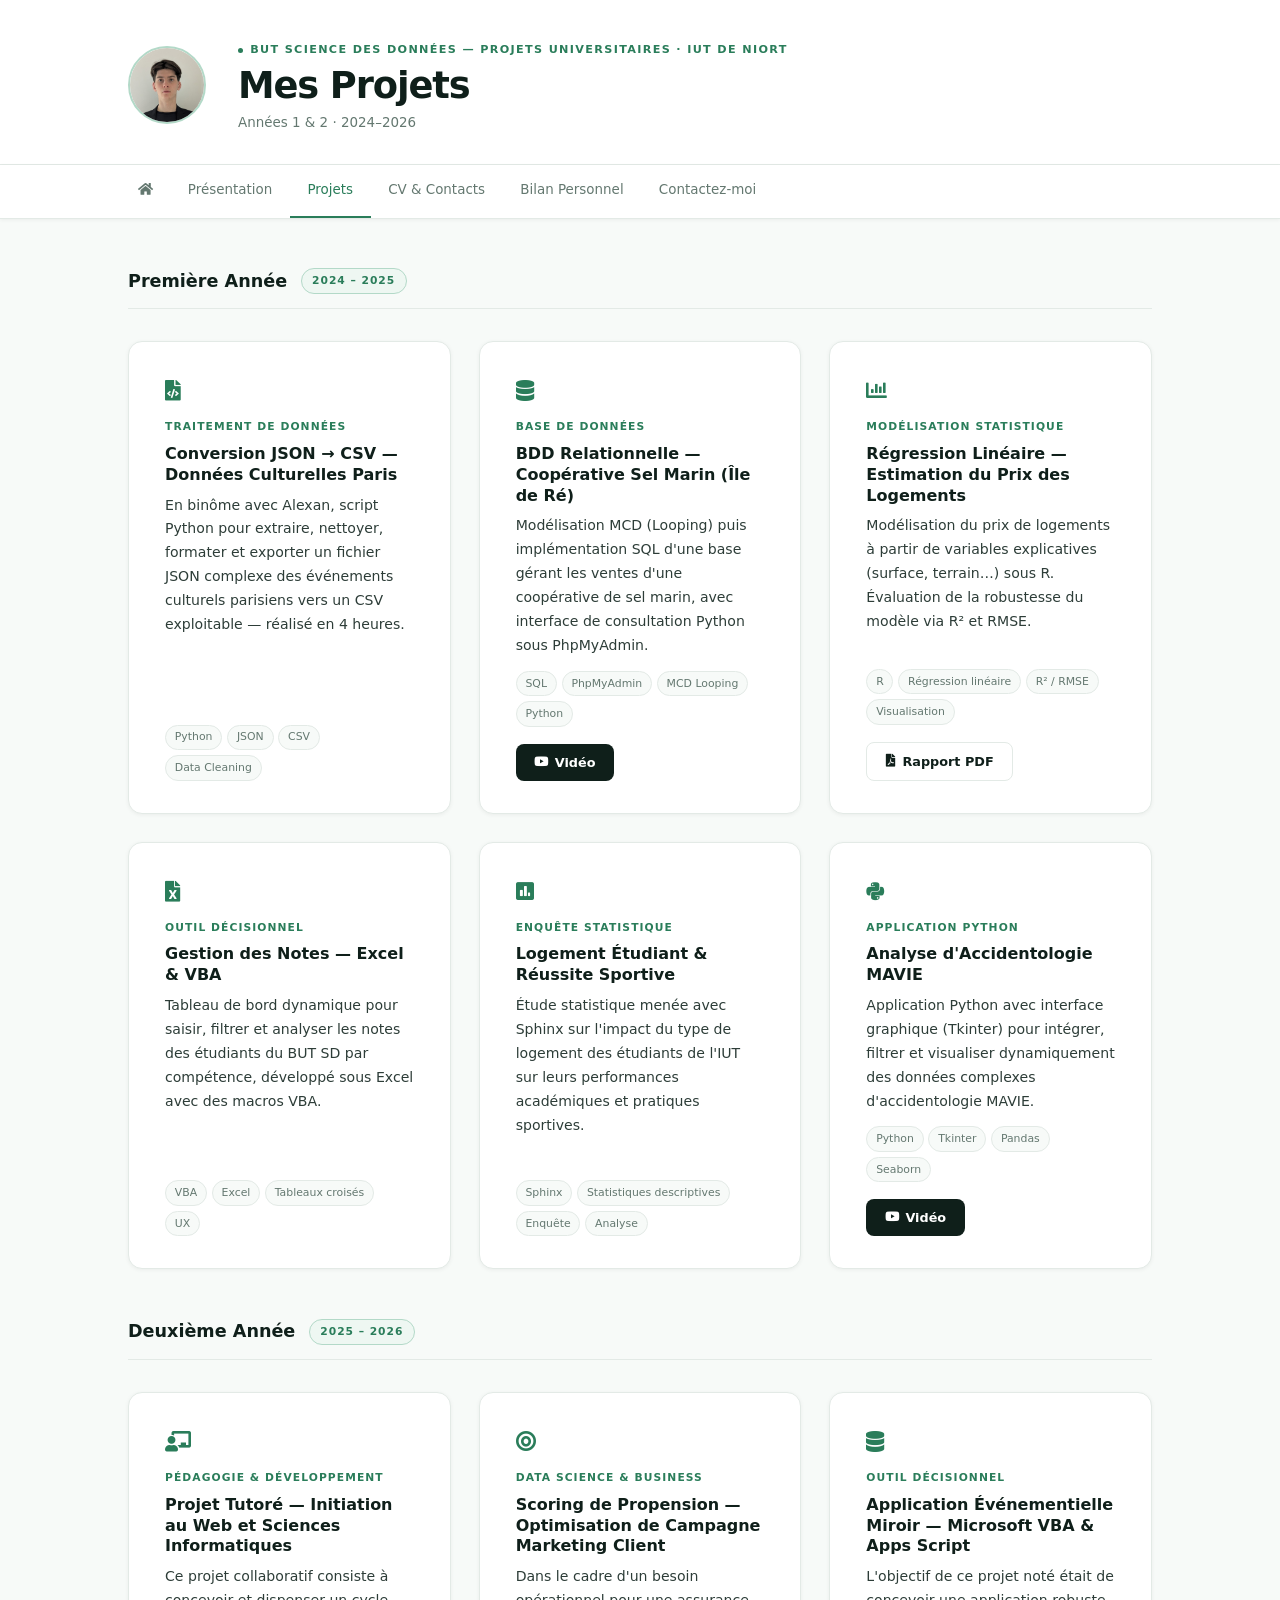
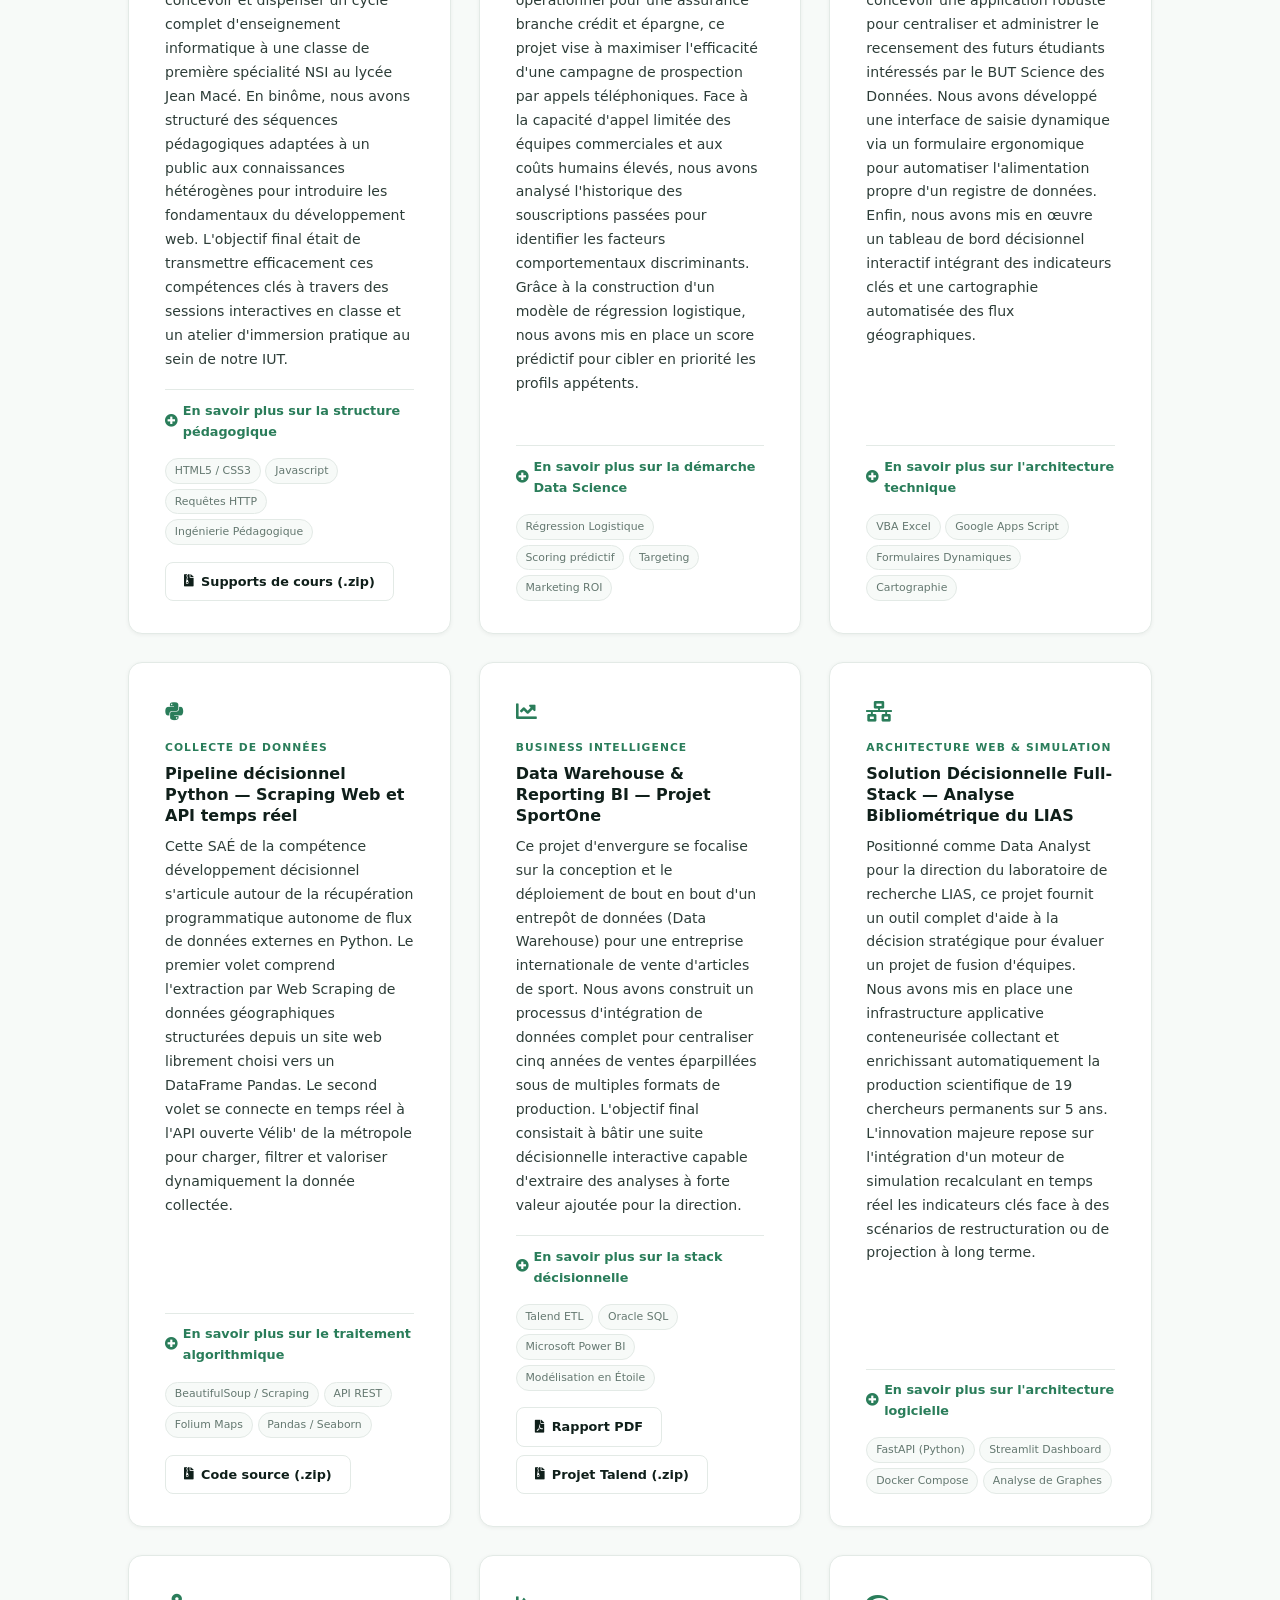
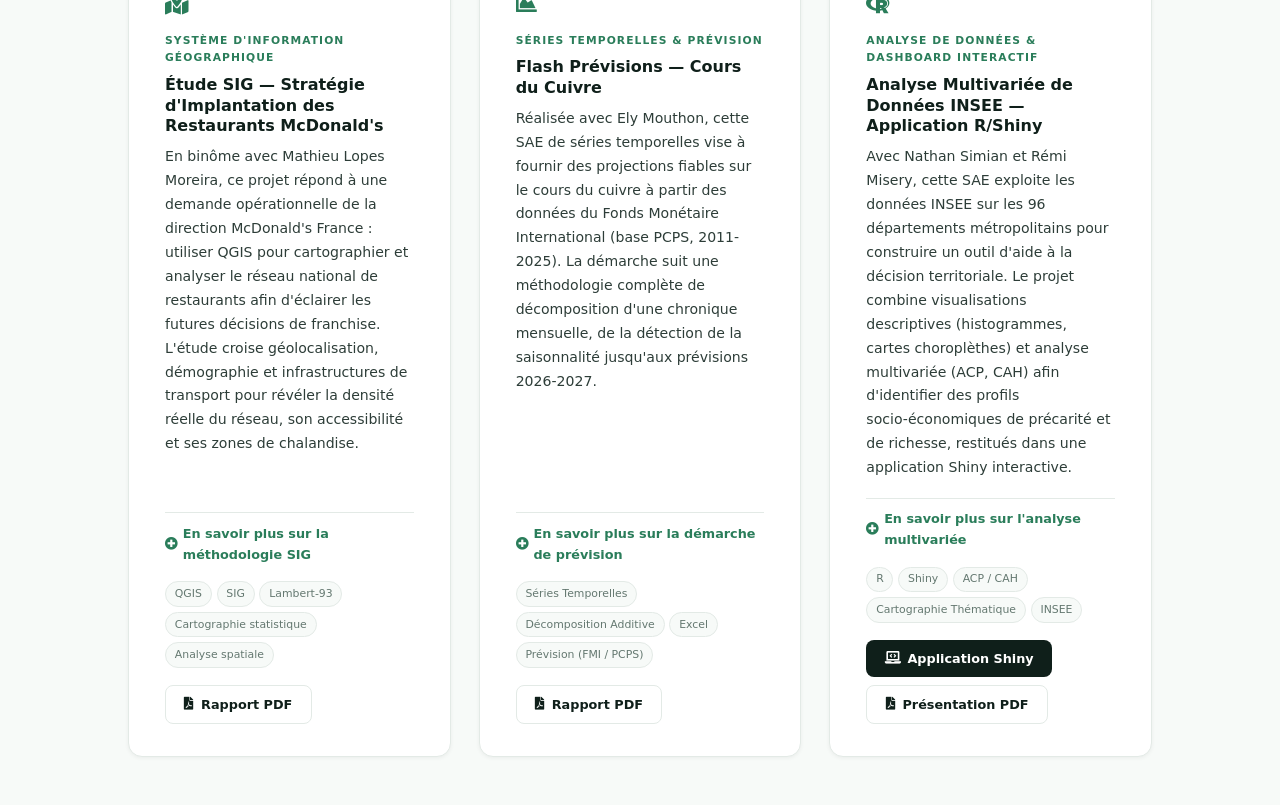
==== projets.html @ 00a4b8f4 "Add files via upload" ====
<!DOCTYPE html>
<html lang="fr">
<head>
  <meta charset="UTF-8">
  <meta name="viewport" content="width=device-width, initial-scale=1.0">
  <title>Projets — Toni Robert</title>
  <link rel="stylesheet" href="style.css">
  <link href="https://cdnjs.cloudflare.com/ajax/libs/font-awesome/5.15.4/css/all.min.css" rel="stylesheet">
</head>
<body>

<header class="site-header">
  <div class="header-inner">
    <img src="PXL_20250316_103242099_MP.jpg" alt="Toni Robert" class="profile-pic">
    <div class="header-copy">
      <div class="header-eyebrow">BUT Science des Données — Projets Universitaires · IUT de Niort</div>
      <h1 class="header-name">Mes Projets</h1>
      <p class="header-sub">Années 1 &amp; 2 · 2024–2026</p>
    </div>
  </div>
</header>

<nav class="site-nav">
  <div class="nav-inner">
    <a href="index.html"><i class="fas fa-home"></i></a>
    <a href="presentation.html">Présentation</a>
    <a href="projets.html" class="active">Projets</a>
    <a href="cv.html">CV &amp; Contacts</a>
    <a href="bilan.html">Bilan Personnel</a>
    <a href="contact.html">Contactez-moi</a>
  </div>
</nav>

<main class="wrap">

  <div class="sh">
    <h2>Première Année</h2>
    <span class="pill">2024 – 2025</span>
  </div>

  <div class="proj-grid">

    <div class="card">
      <div class="card-ico"><i class="fas fa-file-code"></i></div>
      <span class="card-eyebrow">Traitement de données</span>
      <h2>Conversion JSON → CSV — Données Culturelles Paris</h2>
      <p>En binôme avec Alexan, script Python pour extraire, nettoyer, formater et exporter un fichier JSON complexe des événements culturels parisiens vers un CSV exploitable — réalisé en 4 heures.</p>
      <div class="tags">
        <span class="tag">Python</span>
        <span class="tag">JSON</span>
        <span class="tag">CSV</span>
        <span class="tag">Data Cleaning</span>
      </div>
    </div>

    <div class="card">
      <div class="card-ico"><i class="fas fa-database"></i></div>
      <span class="card-eyebrow">Base de données</span>
      <h2>BDD Relationnelle — Coopérative Sel Marin (Île de Ré)</h2>
      <p>Modélisation MCD (Looping) puis implémentation SQL d'une base gérant les ventes d'une coopérative de sel marin, avec interface de consultation Python sous PhpMyAdmin.</p>
      <div class="tags">
        <span class="tag">SQL</span>
        <span class="tag">PhpMyAdmin</span>
        <span class="tag">MCD Looping</span>
        <span class="tag">Python</span>
      </div>
      <div class="card-actions">
        <a href="https://youtu.be/8O6gbRkXAoI" target="_blank" class="btn"><i class="fab fa-youtube"></i> Vidéo</a>
      </div>
    </div>

    <div class="card">
      <div class="card-ico"><i class="fas fa-chart-bar"></i></div>
      <span class="card-eyebrow">Modélisation statistique</span>
      <h2>Régression Linéaire — Estimation du Prix des Logements</h2>
      <p>Modélisation du prix de logements à partir de variables explicatives (surface, terrain…) sous R. Évaluation de la robustesse du modèle via R² et RMSE.</p>
      <div class="tags">
        <span class="tag">R</span>
        <span class="tag">Régression linéaire</span>
        <span class="tag">R² / RMSE</span>
        <span class="tag">Visualisation</span>
      </div>
      <div class="card-actions">
        <a href="Compte rendu Rémi_MISERY et Toni_ROBERT.pdf" target="_blank" class="btn-outline"><i class="fas fa-file-pdf"></i> Rapport PDF</a>
      </div>
    </div>

    <div class="card">
      <div class="card-ico"><i class="fas fa-file-excel"></i></div>
      <span class="card-eyebrow">Outil décisionnel</span>
      <h2>Gestion des Notes — Excel &amp; VBA</h2>
      <p>Tableau de bord dynamique pour saisir, filtrer et analyser les notes des étudiants du BUT SD par compétence, développé sous Excel avec des macros VBA.</p>
      <div class="tags">
        <span class="tag">VBA</span>
        <span class="tag">Excel</span>
        <span class="tag">Tableaux croisés</span>
        <span class="tag">UX</span>
      </div>
    </div>

    <div class="card">
      <div class="card-ico"><i class="fas fa-poll"></i></div>
      <span class="card-eyebrow">Enquête statistique</span>
      <h2>Logement Étudiant &amp; Réussite Sportive</h2>
      <p>Étude statistique menée avec Sphinx sur l'impact du type de logement des étudiants de l'IUT sur leurs performances académiques et pratiques sportives.</p>
      <div class="tags">
        <span class="tag">Sphinx</span>
        <span class="tag">Statistiques descriptives</span>
        <span class="tag">Enquête</span>
        <span class="tag">Analyse</span>
      </div>
    </div>

    <div class="card">
      <div class="card-ico"><i class="fab fa-python"></i></div>
      <span class="card-eyebrow">Application Python</span>
      <h2>Analyse d'Accidentologie MAVIE</h2>
      <p>Application Python avec interface graphique (Tkinter) pour intégrer, filtrer et visualiser dynamiquement des données complexes d'accidentologie MAVIE.</p>
      <div class="tags">
        <span class="tag">Python</span>
        <span class="tag">Tkinter</span>
        <span class="tag">Pandas</span>
        <span class="tag">Seaborn</span>
      </div>
      <div class="card-actions">
        <a href="https://www.youtube.com/watch?v=PS-yfNKGjzw" target="_blank" class="btn"><i class="fab fa-youtube"></i> Vidéo</a>
      </div>
    </div>

  </div>

  <div class="sh">
    <h2>Deuxième Année</h2>
    <span class="pill">2025 – 2026</span>
  </div>

  <div class="proj-grid">

    <div class="card">
      <div class="card-ico"><i class="fas fa-chalkboard-teacher"></i></div>
      <span class="card-eyebrow">Pédagogie &amp; Développement</span>
      <h2>Projet Tutoré — Initiation au Web et Sciences Informatiques</h2>
      <p>Ce projet collaboratif consiste à concevoir et dispenser un cycle complet d'enseignement informatique à une classe de première spécialité NSI au lycée Jean Macé. En binôme, nous avons structuré des séquences pédagogiques adaptées à un public aux connaissances hétérogènes pour introduire les fondamentaux du développement web. L'objectif final était de transmettre efficacement ces compétences clés à travers des sessions interactives en classe et un atelier d'immersion pratique au sein de notre IUT.</p>
      
      <details style="margin-top:0.6rem; border-top:1px solid var(--border); padding-top:0.6rem;">
        <summary style="font-size:0.8rem; font-weight:600; color:var(--green); cursor:pointer; outline:none; display:flex; align-items:center; gap:0.3rem;">
          <i class="fas fa-plus-circle"></i> En savoir plus sur la structure pédagogique
        </summary>
        <div style="margin-top:0.6rem; color:var(--text); font-size:0.85rem; line-height:1.65;">
          <p style="margin-bottom:0.5rem;"><strong>Contenu enseigné :</strong> Le programme s'est concentré sur les interactions homme-machine sur le Web, incluant l'apprentissage syntaxique du HTML, la mise en forme CSS, la programmation algorithmique en Javascript, l'analyse des requêtes HTTP et le traitement des formulaires d'une page web.</p>
          <p style="margin-bottom:0.5rem;"><strong>Volume et organisation :</strong> L'intervention s'est articulée sur 3 semaines de cours intensifs comprenant 3 heures en classe entière ainsi que 3 heures dédiées séparément aux groupes de travaux dirigés A et B. Une session d'approfondissement de 2 à 3 heures a également été animée directement dans les locaux de l'IUT.</p>
          <p><strong>Calendrier global :</strong> Planifié d'octobre à mars, ce projet a couvert les phases de sélection thématique, de développement du matériel pédagogique, de dispense des cours en conditions réelles, et s'est soldé par une soutenance académique en mars.</p>
        </div>
      </details>

      <div class="tags" style="margin-top:0.5rem;">
        <span class="tag">HTML5 / CSS3</span>
        <span class="tag">Javascript</span>
        <span class="tag">Requêtes HTTP</span>
        <span class="tag">Ingénierie Pédagogique</span>
      </div>
      <div class="card-actions">
        <a href="Cours_NSI_Initiation_Web.zip" target="_blank" class="btn-outline"><i class="fas fa-file-archive"></i> Supports de cours (.zip)</a>
      </div>
    </div>

    <div class="card">
      <div class="card-ico"><i class="fas fa-bullseye"></i></div>
      <span class="card-eyebrow">Data Science &amp; Business</span>
      <h2>Scoring de Propension — Optimisation de Campagne Marketing Client</h2>
      <p>Dans le cadre d'un besoin opérationnel pour une assurance branche crédit et épargne, ce projet vise à maximiser l'efficacité d'une campagne de prospection par appels téléphoniques. Face à la capacité d'appel limitée des équipes commerciales et aux coûts humains élevés, nous avons analysé l'historique des souscriptions passées pour identifier les facteurs comportementaux discriminants. Grâce à la construction d'un modèle de régression logistique, nous avons mis en place un score prédictif pour cibler en priorité les profils appétents.</p>
      
      <details style="margin-top:0.6rem; border-top:1px solid var(--border); padding-top:0.6rem;">
        <summary style="font-size:0.8rem; font-weight:600; color:var(--green); cursor:pointer; outline:none; display:flex; align-items:center; gap:0.3rem;">
          <i class="fas fa-plus-circle"></i> En savoir plus sur la démarche Data Science
        </summary>
        <div style="margin-top:0.6rem; color:var(--text); font-size:0.85rem; line-height:1.65;">
          <p style="margin-bottom:0.5rem;"><strong>Données exploitées :</strong> Modélisation réalisée sur une base historique regroupant des indicateurs socio-démographiques, des variables bancaires internes et des indices macro-économiques contextuels.</p>
          <p style="margin-bottom:0.5rem;"><strong>Valeur ajoutée Métier :</strong> L'algorithme répond à la contrainte de saturation des clients en permettant d'appeler uniquement 20% à 30% de la base tout en captant la grande majorité des souscriptions potentielles. Cela permet de réduire les appels inutiles et d'augmenter significativement le taux de transformation global.</p>
          <p><strong>Livrable final :</strong> Restitution des résultats et de la stratégie d'activation sous la forme d'un pitch managérial rigoureux, axé sur le retour sur investissement (ROI) et la valeur business pour la direction marketing.</p>
        </div>
      </details>

      <div class="tags" style="margin-top:0.5rem;">
        <span class="tag">Régression Logistique</span>
        <span class="tag">Scoring prédictif</span>
        <span class="tag">Targeting</span>
        <span class="tag">Marketing ROI</span>
      </div>
    </div>

    <div class="card">
      <div class="card-ico"><i class="fas fa-database"></i></div>
      <span class="card-eyebrow">Outil décisionnel</span>
      <h2>Application Événementielle Miroir — Microsoft VBA &amp; Apps Script</h2>
      <p>L'objectif de ce projet noté était de concevoir une application robuste pour centraliser et administrer le recensement des futurs étudiants intéressés par le BUT Science des Données. Nous avons développé une interface de saisie dynamique via un formulaire ergonomique pour automatiser l'alimentation propre d'un registre de données. Enfin, nous avons mis en œuvre un tableau de bord décisionnel interactif intégrant des indicateurs clés et une cartographie automatisée des flux géographiques.</p>
      
      <details style="margin-top:0.6rem; border-top:1px solid var(--border); padding-top:0.6rem;">
        <summary style="font-size:0.8rem; font-weight:600; color:var(--green); cursor:pointer; outline:none; display:flex; align-items:center; gap:0.3rem;">
          <i class="fas fa-plus-circle"></i> En savoir plus sur l'architecture technique
        </summary>
        <div style="margin-top:0.6rem; color:var(--text); font-size:0.85rem; line-height:1.65;">
          <p style="margin-bottom:0.5rem;"><strong>Double environnement de développement :</strong> Le projet exigeait une double implémentation miroir stricte. Une première version développée sous Excel avec programmation de formulaires utilisateurs (UserForms) et gestion d'événements en VBA avancé (notamment l'interception de clics via liens hypertextes pour l'édition de fiches). Une seconde version redéveloppée intégralement sous Google Sheets en utilisant l'environnement Cloud JavaScript de Google Apps Script.</p>
          <p style="margin-bottom:0.5rem;"><strong>Tableau de bord :</strong> Analyse dynamique des profils d'étudiants selon au moins 5 indicateurs discriminants (formation d'origine, âge, heure d'inscription, sexe, niveau initial en informatique) couplée à la création d'une carte choroplèthe de France automatisée.</p>
          <p><strong>Transparence de l'IA :</strong> Suivi et documentation rigoureuse du taux d'utilisation de l'intelligence artificielle dans la production du code (lignes générées commentées et taguées).</p>
        </div>
      </details>

      <div class="tags" style="margin-top:0.5rem;">
        <span class="tag">VBA Excel</span>
        <span class="tag">Google Apps Script</span>
        <span class="tag">Formulaires Dynamiques</span>
        <span class="tag">Cartographie</span>
      </div>
    </div>

    <div class="card">
      <div class="card-ico"><i class="fab fa-python"></i></div>
      <span class="card-eyebrow">Collecte de données</span>
      <h2>Pipeline décisionnel Python — Scraping Web et API temps réel</h2>
      <p>Cette SAÉ de la compétence développement décisionnel s'articule autour de la récupération programmatique autonome de flux de données externes en Python. Le premier volet comprend l'extraction par Web Scraping de données géographiques structurées depuis un site web librement choisi vers un DataFrame Pandas. Le second volet se connecte en temps réel à l'API ouverte Vélib' de la métropole pour charger, filtrer et valoriser dynamiquement la donnée collectée.</p>
      
      <details style="margin-top:0.6rem; border-top:1px solid var(--border); padding-top:0.6rem;">
        <summary style="font-size:0.8rem; font-weight:600; color:var(--green); cursor:pointer; outline:none; display:flex; align-items:center; gap:0.3rem;">
          <i class="fas fa-plus-circle"></i> En savoir plus sur le traitement algorithmique
        </summary>
        <div style="margin-top:0.6rem; color:var(--text); font-size:0.85rem; line-height:1.65;">
          <p style="margin-bottom:0.5rem;"><strong>Visualisations API complexes :</strong> Production de 4 indicateurs visuels avancés, dont une carte interactive développée avec Folium (centrage automatique sur l'arrondissement choisi, marqueurs colorés proportionnels aux taux de disponibilité des vélos et infobulles riches).</p>
          <p style="margin-bottom:0.5rem;"><strong>Analyses statistiques graphiques :</strong> Comparaisons fines de la disponibilité moyenne par arrondissement via l'utilisation conjointe des bibliothèques de visualisation Matplotlib et Seaborn, complétées par le calcul de l'évolution de la disponibilité par clusters géographiques (GEO_CLUSTER).</p>
          <p><strong>Qualité logicielle :</strong> Code optimisé respectant le découpage modulaire, l'indentation, les commentaires rigoureux et la gestion avancée des erreurs avec des blocs de capture d'exceptions (try/catch).</p>
        </div>
      </details>

      <div class="tags" style="margin-top:0.5rem;">
        <span class="tag">BeautifulSoup / Scraping</span>
        <span class="tag">API REST</span>
        <span class="tag">Folium Maps</span>
        <span class="tag">Pandas / Seaborn</span>
      </div>
      <div class="card-actions">
        <a href="Collecte_Donnees_Web_Scraping_API.zip" target="_blank" class="btn-outline"><i class="fas fa-file-archive"></i> Code source (.zip)</a>
      </div>
    </div>

    <div class="card">
      <div class="card-ico"><i class="fas fa-chart-line"></i></div>
      <span class="card-eyebrow">Business Intelligence</span>
      <h2>Data Warehouse &amp; Reporting BI — Projet SportOne</h2>
      <p>Ce projet d'envergure se focalise sur la conception et le déploiement de bout en bout d'un entrepôt de données (Data Warehouse) pour une entreprise internationale de vente d'articles de sport. Nous avons construit un processus d'intégration de données complet pour centraliser cinq années de ventes éparpillées sous de multiples formats de production. L'objectif final consistait à bâtir une suite décisionnelle interactive capable d'extraire des analyses à forte valeur ajoutée pour la direction.</p>
      
      <details style="margin-top:0.6rem; border-top:1px solid var(--border); padding-top:0.6rem;">
        <summary style="font-size:0.8rem; font-weight:600; color:var(--green); cursor:pointer; outline:none; display:flex; align-items:center; gap:0.3rem;">
          <i class="fas fa-plus-circle"></i> En savoir plus sur la stack décisionnelle
        </summary>
        <div style="margin-top:0.6rem; color:var(--text); font-size:0.85rem; line-height:1.65;">
          <p style="margin-bottom:0.5rem;"><strong>Chaîne ETL et Nettoyage :</strong> Utilisation de Talend Open Studio pour concevoir les jobs d'extraction (fichiers Microsoft Access, CSV et classeurs Excel), de traitement des violations de contraintes d'intégrité et de chargement. Les tables ont été déployées et validées par requêtes SQL structurées sous Oracle SQL Developer selon un modèle relationnel en étoile.</p>
          <p style="margin-bottom:0.5rem;"><strong>Génération Python :</strong> Développement d'un script Python sur mesure dédié à la création algorithmique ex-nihilo de la dimension temporelle manquante (Time Dim) afin de permettre des analyses chronologiques fines.</p>
          <p><strong>Tableaux de bord interactifs :</strong> Réalisation de plus de 15 tableaux de bord d'analyse de performance sous Microsoft Power BI permettant un forage croisé (drill-down) selon les dimensions Géographie (pays, villes), Temps, Produits (catégories, fournisseurs), Clients et Employés.</p>
        </div>
      </details>

      <div class="tags" style="margin-top:0.5rem;">
        <span class="tag">Talend ETL</span>
        <span class="tag">Oracle SQL</span>
        <span class="tag">Microsoft Power BI</span>
        <span class="tag">Modélisation en Étoile</span>
      </div>
      <div class="card-actions">
        <a href="Rapport_Groupe_8.pdf" target="_blank" class="btn-outline"><i class="fas fa-file-pdf"></i> Rapport PDF</a>
        <a href="SPORTONE_GRP8.zip" target="_blank" class="btn-outline"><i class="fas fa-file-archive"></i> Projet Talend (.zip)</a>
      </div>
    </div>

    <div class="card">
      <div class="card-ico"><i class="fas fa-network-wired"></i></div>
      <span class="card-eyebrow">Architecture Web &amp; Simulation</span>
      <h2>Solution Décisionnelle Full-Stack — Analyse Bibliométrique du LIAS</h2>
      <p>Positionné comme Data Analyst pour la direction du laboratoire de recherche LIAS, ce projet fournit un outil complet d'aide à la décision stratégique pour évaluer un projet de fusion d'équipes. Nous avons mis en place une infrastructure applicative conteneurisée collectant et enrichissant automatiquement la production scientifique de 19 chercheurs permanents sur 5 ans. L'innovation majeure repose sur l'intégration d'un moteur de simulation recalculant en temps réel les indicateurs clés face à des scénarios de restructuration ou de projection à long terme.</p>
      
      <details style="margin-top:0.6rem; border-top:1px solid var(--border); padding-top:0.6rem;">
        <summary style="font-size:0.8rem; font-weight:600; color:var(--green); cursor:pointer; outline:none; display:flex; align-items:center; gap:0.3rem;">
          <i class="fas fa-plus-circle"></i> En savoir plus sur l'architecture logicielle
        </summary>
        <div style="margin-top:0.6rem; color:var(--text); font-size:0.85rem; line-height:1.65;">
          <p style="margin-bottom:0.5rem;"><strong>Backend &amp; Pipeline Data :</strong> Développement d'une API REST avec FastAPI (schémas de données Pydantic, documentation Swagger automatique) orchestrant le chargement des données. Le pipeline extrait les flux XML de l'API DBLP et interroge theses.fr, en appliquant un algorithme de désambiguation par identifiant unique PID pour éliminer les homonymes. La donnée brute est enrichie qualitativement par croisement automatisé avec les classements internationaux CORE (conférences) et SCImago (quartiles de revues et score SJR).</p>
          <p style="margin-bottom:0.5rem;"><strong>Frontend &amp; Visualisations :</strong> Interface utilisateur interactive codée avec Streamlit consommant l'API en HTTP, affichant un graphe dynamique de collaboration scientifique basé sur la théorie des réseaux (bibliothèque NetworkX).</p>
          <p style="margin-bottom:0.5rem;"><strong>Moteur de Simulation :</strong> Implémentation d'algorithmes simulant en temps réel la marginalisation d'un chercheur clé ou le transfert de membres, mesurant instantanément l'impact sur la productivité globale, les effets de lest des inactifs et la variation de l'inégalité de production via le calcul de l'indice de Gini.</p>
          <p><strong>Projections &amp; Déploiement :</strong> Intégration de modèles prédictifs de tendances (régression linéaire et moyennes mobiles) pour générer des extrapolations scientifiques à 5 ans selon trois scénarios distincts (tendanciel, optimiste, pessimiste). L'ensemble de la solution (API et Dashboard) est entièrement configuré pour un déploiement instantané via Docker Compose.</p>
        </div>
      </details>

      <div class="tags" style="margin-top:0.5rem;">
        <span class="tag">FastAPI (Python)</span>
        <span class="tag">Streamlit Dashboard</span>
        <span class="tag">Docker Compose</span>
        <span class="tag">Analyse de Graphes</span>
      </div>
    </div>

    <div class="card">
      <div class="card-ico"><i class="fas fa-map-marked-alt"></i></div>
      <span class="card-eyebrow">Système d'Information Géographique</span>
      <h2>Étude SIG — Stratégie d'Implantation des Restaurants McDonald's</h2>
      <p>En binôme avec Mathieu Lopes Moreira, ce projet répond à une demande opérationnelle de la direction McDonald's France : utiliser QGIS pour cartographier et analyser le réseau national de restaurants afin d'éclairer les futures décisions de franchise. L'étude croise géolocalisation, démographie et infrastructures de transport pour révéler la densité réelle du réseau, son accessibilité et ses zones de chalandise.</p>

      <details style="margin-top:0.6rem; border-top:1px solid var(--border); padding-top:0.6rem;">
        <summary style="font-size:0.8rem; font-weight:600; color:var(--green); cursor:pointer; outline:none; display:flex; align-items:center; gap:0.3rem;">
          <i class="fas fa-plus-circle"></i> En savoir plus sur la méthodologie SIG
        </summary>
        <div style="margin-top:0.6rem; color:var(--text); font-size:0.85rem; line-height:1.65;">
          <p style="margin-bottom:0.5rem;"><strong>Harmonisation des données :</strong> Reprojection de l'ensemble de la base McDonald's en Lambert-93 (EPSG:2154) via un export vectoriel GeoPackage, socle technique de toute l'étude.</p>
          <p style="margin-bottom:0.5rem;"><strong>Étude nationale :</strong> Utilisation de l'algorithme « Statistiques par catégories » pour établir le classement des villes les mieux dotées (Paris 9e en tête avec 90 établissements) et retracer la chronologie d'expansion du réseau par région depuis les premières implantations de 1979. Production d'une carte de densité (restaurants / 100 000 habitants) en 8 classes selon la méthode de Jenks, mettant en évidence le Sud-Ouest comme zone de forte pénétration.</p>
          <p style="margin-bottom:0.5rem;"><strong>Accessibilité aux transports :</strong> Création de zones tampons de 500 m autour des gares SNCF, stations de métro et points d'arrêt IDFM, puis sélection par localisation pour quantifier les restaurants à proximité immédiate des hubs de mobilité (jusqu'à 342 établissements proches du réseau IDFM).</p>
          <p><strong>Zoom Poitou-Charentes :</strong> Isolation des 38 restaurants des départements 16/17/79/86 et cartographie en cercles proportionnels du bassin de population résidant à moins de 15 km de chaque établissement, pour identifier les zones de chalandise les plus porteuses.</p>
        </div>
      </details>

      <div class="tags" style="margin-top:0.5rem;">
        <span class="tag">QGIS</span>
        <span class="tag">SIG</span>
        <span class="tag">Lambert-93</span>
        <span class="tag">Cartographie statistique</span>
        <span class="tag">Analyse spatiale</span>
      </div>
      <div class="card-actions">
        <a href="Etude_SIG_McDonald_France.pdf" target="_blank" class="btn-outline"><i class="fas fa-file-pdf"></i> Rapport PDF</a>
      </div>
    </div>

    <div class="card">
      <div class="card-ico"><i class="fas fa-chart-area"></i></div>
      <span class="card-eyebrow">Séries Temporelles &amp; Prévision</span>
      <h2>Flash Prévisions — Cours du Cuivre</h2>
      <p>Réalisée avec Ely Mouthon, cette SAE de séries temporelles vise à fournir des projections fiables sur le cours du cuivre à partir des données du Fonds Monétaire International (base PCPS, 2011-2025). La démarche suit une méthodologie complète de décomposition d'une chronique mensuelle, de la détection de la saisonnalité jusqu'aux prévisions 2026-2027.</p>

      <details style="margin-top:0.6rem; border-top:1px solid var(--border); padding-top:0.6rem;">
        <summary style="font-size:0.8rem; font-weight:600; color:var(--green); cursor:pointer; outline:none; display:flex; align-items:center; gap:0.3rem;">
          <i class="fas fa-plus-circle"></i> En savoir plus sur la démarche de prévision
        </summary>
        <div style="margin-top:0.6rem; color:var(--text); font-size:0.85rem; line-height:1.65;">
          <p style="margin-bottom:0.5rem;"><strong>Diagnostic de la série :</strong> Le tableau de Buys-Ballot (mise en forme conditionnelle) et les box-plots mensuels révèlent une saisonnalité marquée d'ordre 12, tandis que les box-plots annuels montrent une chute des cours jusqu'en 2016 suivie d'une accélération post-2020.</p>
          <p style="margin-bottom:0.5rem;"><strong>Choix du schéma de décomposition :</strong> La méthode des bandes (parallélisme des droites maxima/minima) et le nuage de points écart-type/moyenne confirment un schéma additif, l'amplitude des variations saisonnières restant stable quel que soit le niveau des prix.</p>
          <p style="margin-bottom:0.5rem;"><strong>Sélection de la tendance :</strong> Comparaison des ajustements linéaire (R² = 0,14), exponentiel (R² = 0,16) et quadratique (R² = 0,29) — le modèle quadratique est retenu pour capturer le profil de chute puis de reprise des cours.</p>
          <p><strong>Recomposition et prévisions :</strong> Calcul des coefficients saisonniers corrigés et addition à la tendance quadratique prolongée, donnant des prévisions 2026-2027 annonçant une croissance modérée avec un maintien des cours au-dessus de 9 000.</p>
        </div>
      </details>

      <div class="tags" style="margin-top:0.5rem;">
        <span class="tag">Séries Temporelles</span>
        <span class="tag">Décomposition Additive</span>
        <span class="tag">Excel</span>
        <span class="tag">Prévision (FMI / PCPS)</span>
      </div>
      <div class="card-actions">
        <a href="Rapport_Series_Temporelles_Cuivre.pdf" target="_blank" class="btn-outline"><i class="fas fa-file-pdf"></i> Rapport PDF</a>
      </div>
    </div>

    <div class="card">
      <div class="card-ico"><i class="fab fa-r-project"></i></div>
      <span class="card-eyebrow">Analyse de Données &amp; Dashboard Interactif</span>
      <h2>Analyse Multivariée de Données INSEE — Application R/Shiny</h2>
      <p>Avec Nathan Simian et Rémi Misery, cette SAE exploite les données INSEE sur les 96 départements métropolitains pour construire un outil d'aide à la décision territoriale. Le projet combine visualisations descriptives (histogrammes, cartes choroplèthes) et analyse multivariée (ACP, CAH) afin d'identifier des profils socio-économiques de précarité et de richesse, restitués dans une application Shiny interactive.</p>

      <details style="margin-top:0.6rem; border-top:1px solid var(--border); padding-top:0.6rem;">
        <summary style="font-size:0.8rem; font-weight:600; color:var(--green); cursor:pointer; outline:none; display:flex; align-items:center; gap:0.3rem;">
          <i class="fas fa-plus-circle"></i> En savoir plus sur l'analyse multivariée
        </summary>
        <div style="margin-top:0.6rem; color:var(--text); font-size:0.85rem; line-height:1.65;">
          <p style="margin-bottom:0.5rem;"><strong>Collecte et préparation :</strong> Extraction via le site INSEE de variables socio-économiques (taux de pauvreté, part des HLM, prestations sociales, niveau de diplôme...) puis nettoyage et structuration sous R pour 96 départements métropolitains.</p>
          <p style="margin-bottom:0.5rem;"><strong>Visualisations descriptives :</strong> Histogramme du top 5 des départements les plus touchés par la pauvreté (Seine-Saint-Denis en tête avec 28,4 %) et carte choroplèthe mettant en évidence la « diagonale du vide » et le pourtour méditerranéen comme zones les plus précaires.</p>
          <p style="margin-bottom:0.5rem;"><strong>ACP &amp; corrélations :</strong> Le cercle des corrélations (Dim1 = 69,6 %, Dim2 = 22,2 %) met en évidence une forte corrélation entre précarité et logement HLM, tandis que le nuage des individus positionne chaque département selon son profil socio-économique global.</p>
          <p><strong>Classification (CAH) :</strong> Un dendrogramme et une carte des clusters regroupent les départements en 4 profils types (ex : Seine-Saint-Denis isolé, pôle Paris / Hauts-de-Seine / Yvelines, axe Nord / Pas-de-Calais...), permettant de cibler des politiques publiques différenciées par territoire.</p>
        </div>
      </details>

      <div class="tags" style="margin-top:0.5rem;">
        <span class="tag">R</span>
        <span class="tag">Shiny</span>
        <span class="tag">ACP / CAH</span>
        <span class="tag">Cartographie Thématique</span>
        <span class="tag">INSEE</span>
      </div>
      <div class="card-actions">
        <a href="https://tonirobert.shinyapps.io/SaeR/" target="_blank" class="btn"><i class="fas fa-laptop-code"></i> Application Shiny</a>
        <a href="SAE_4_02_Analyse_INSEE_R.pdf" target="_blank" class="btn-outline"><i class="fas fa-file-pdf"></i> Présentation PDF</a>
      </div>
    </div>

  </div>

</main>
</body>
</html>
---- style.css ----
/* ================================================
   TONI ROBERT — Portfolio Professionnel 2025-26
   Palette : Blanc dominant · Vert sauge discret
   ================================================ */

:root {
  --green:        #2a7d5a;
  --green-pale:   #eef7f2;
  --green-border: #b3d9c8;
  --dark:         #0f1f1a;
  --text:         #2d3d38;
  --muted:        #647870;
  --border:       #e3eae6;
  --bg:           #ffffff;
  --bg-soft:      #f7faf8;
  --r:            8px;
  --r-lg:         14px;
  --sh:           0 1px 4px rgba(0,0,0,.055);
  --sh-md:        0 4px 18px rgba(0,0,0,.075);
  --sh-lg:        0 12px 36px rgba(0,0,0,.10);
  --t:            all .2s ease;
  --max:          1120px;
}

*, *::before, *::after { box-sizing: border-box; margin: 0; padding: 0; }
html { scroll-behavior: smooth; }

body {
  font-family: 'Segoe UI', system-ui, -apple-system, sans-serif;
  background: var(--bg-soft);
  color: var(--text);
  line-height: 1.65;
  font-size: 15px;
}

/* ─── HEADER ─────────────────────────────────── */
.site-header {
  background: var(--bg);
  border-bottom: 1px solid var(--border);
}

.header-inner {
  max-width: var(--max);
  margin: 0 auto;
  padding: 2.25rem 3rem 1.9rem;
  display: flex;
  align-items: center;
  gap: 2rem;
}

.profile-pic {
  width: 78px; height: 78px;
  border-radius: 50%;
  object-fit: cover;
  border: 2px solid var(--green-border);
  flex-shrink: 0;
}

.header-copy { flex: 1; }

.header-eyebrow {
  display: inline-flex;
  align-items: center;
  gap: .45rem;
  font-size: .7rem;
  font-weight: 700;
  letter-spacing: .12em;
  text-transform: uppercase;
  color: var(--green);
  margin-bottom: .3rem;
}

.header-eyebrow::before {
  content: '';
  width: 5px; height: 5px;
  border-radius: 50%;
  background: var(--green);
  display: inline-block;
}

.header-name {
  font-size: clamp(1.55rem, 3vw, 2.3rem);
  font-weight: 700;
  color: var(--dark);
  letter-spacing: -.03em;
  line-height: 1.15;
}

.header-sub {
  margin-top: .3rem;
  font-size: .84rem;
  color: var(--muted);
}

/* ─── NAV ─────────────────────────────────────── */
.site-nav {
  background: var(--bg);
  border-bottom: 1px solid var(--border);
  position: sticky;
  top: 0;
  z-index: 200;
  box-shadow: var(--sh);
}

.nav-inner {
  max-width: var(--max);
  margin: 0 auto;
  padding: 0 2.5rem;
  display: flex;
  align-items: center;
  flex-wrap: wrap;
}

.nav-inner a {
  display: block;
  padding: .88rem 1.1rem;
  font-size: .84rem;
  font-weight: 500;
  color: var(--muted);
  text-decoration: none;
  border-bottom: 2px solid transparent;
  transition: var(--t);
  white-space: nowrap;
}

.nav-inner a:hover { color: var(--dark); }

.nav-inner a.active {
  color: var(--green);
  border-bottom-color: var(--green);
}

/* ─── PAGE WRAPPER ────────────────────────────── */
.wrap {
  max-width: var(--max);
  margin: 3rem auto;
  padding: 0 3rem;
}

/* ─── SECTION HEADING ─────────────────────────── */
.sh {
  display: flex;
  align-items: center;
  gap: .85rem;
  padding-bottom: .8rem;
  border-bottom: 1px solid var(--border);
  margin-bottom: 2rem;
}

.sh h2 { font-size: 1.1rem; font-weight: 700; color: var(--dark); }

.pill {
  font-size: .67rem;
  font-weight: 700;
  letter-spacing: .09em;
  text-transform: uppercase;
  color: var(--green);
  background: var(--green-pale);
  border: 1px solid var(--green-border);
  padding: .2rem .65rem;
  border-radius: 999px;
}

/* ─── CARD ────────────────────────────────────── */
.card {
  background: var(--bg);
  border: 1px solid var(--border);
  border-radius: var(--r-lg);
  padding: 2rem 2.25rem;
  box-shadow: var(--sh);
  display: flex;
  flex-direction: column;
  gap: .5rem;
  transition: var(--t);
}

.card:hover {
  box-shadow: var(--sh-md);
  border-color: var(--green-border);
  transform: translateY(-2px);
}

.card-ico {
  font-size: 1.3rem;
  color: var(--green);
  margin-bottom: .1rem;
}

.card-eyebrow {
  font-size: .67rem;
  font-weight: 700;
  letter-spacing: .1em;
  text-transform: uppercase;
  color: var(--green);
}

.card h2, .card h3 {
  font-size: 1rem;
  font-weight: 700;
  color: var(--dark);
  line-height: 1.3;
}

.card p {
  font-size: .88rem;
  color: var(--text);
  line-height: 1.7;
  flex: 1;
}

/* ─── TAGS ────────────────────────────────────── */
.tags { display: flex; flex-wrap: wrap; gap: .3rem; margin-top: .3rem; }

.tag {
  font-size: .68rem;
  font-weight: 500;
  background: var(--bg-soft);
  color: var(--muted);
  border: 1px solid var(--border);
  padding: .18rem .55rem;
  border-radius: 999px;
}

/* ─── GRIDS ───────────────────────────────────── */
.g2   { display: grid; grid-template-columns: 1fr 1fr; gap: 1.75rem; }
.g3   { display: grid; grid-template-columns: repeat(3, 1fr); gap: 1.75rem; }
.g-auto { display: grid; grid-template-columns: repeat(auto-fit, minmax(300px, 1fr)); gap: 1.75rem; }
.span-full { grid-column: 1 / -1; }

/* ─── BUTTONS ─────────────────────────────────── */
.btn, .btn-outline {
  display: inline-flex;
  align-items: center;
  gap: .42rem;
  font-size: .8rem;
  font-weight: 600;
  padding: .5rem 1.15rem;
  border-radius: var(--r);
  border: none;
  cursor: pointer;
  text-decoration: none;
  transition: var(--t);
  white-space: nowrap;
}

.btn { background: var(--dark); color: #fff !important; }
.btn:hover { background: var(--green); }

.btn-outline {
  background: transparent;
  color: var(--dark) !important;
  border: 1px solid var(--border);
}

.btn-outline:hover { border-color: var(--green); color: var(--green) !important; }

.card-actions { display: flex; gap: .5rem; flex-wrap: wrap; margin-top: .55rem; }

/* ─── HERO INTRO (Présentation) ──────────────── */
.hero-intro {
  background: var(--bg);
  border: 1px solid var(--border);
  border-left: 3px solid var(--green);
  border-radius: var(--r-lg);
  padding: 2.25rem 2.75rem;
  margin-bottom: 2rem;
  box-shadow: var(--sh);
}

.hero-intro h2 {
  font-size: 1.55rem;
  font-weight: 700;
  color: var(--dark);
  letter-spacing: -.025em;
  margin-bottom: .25rem;
}

.hero-loc {
  font-size: .78rem;
  font-weight: 600;
  color: var(--green);
  letter-spacing: .04em;
  display: flex;
  align-items: center;
  gap: .4rem;
  margin-bottom: .9rem;
}

.hero-intro p {
  font-size: .9rem;
  color: var(--text);
  line-height: 1.8;
  max-width: 740px;
}

/* ─── CAROUSEL ────────────────────────────────── */
.carousel-outer {
  position: relative;
  border-radius: var(--r);
  overflow: hidden;
  background: #000;
  aspect-ratio: 16 / 7;
  margin-top: 1.1rem;
}

.c-track {
  display: flex;
  height: 100%;
  transition: transform .55s cubic-bezier(.4,0,.2,1);
}

.c-slide { min-width: 100%; height: 100%; position: relative; }

.c-slide img {
  width: 100%; height: 100%;
  object-fit: cover; display: block;
}

.c-slide.contain img { object-fit: contain; background: #f4f8f5; }

.c-caption {
  position: absolute; inset: auto 0 0;
  background: linear-gradient(transparent, rgba(10,25,20,.72));
  color: #fff;
  padding: 1.75rem 1.5rem .9rem;
  font-size: .79rem;
  font-weight: 500;
}

.c-btn {
  position: absolute; top: 50%; transform: translateY(-50%);
  width: 34px; height: 34px;
  background: rgba(255,255,255,.92); color: var(--dark);
  border: none; border-radius: 50%;
  display: flex; align-items: center; justify-content: center;
  cursor: pointer; font-size: .75rem;
  box-shadow: var(--sh); transition: var(--t); z-index: 5;
}

.c-btn:hover { background: var(--green); color: #fff; }
.c-btn.prev { left: .9rem; }
.c-btn.next { right: .9rem; }

.c-dots {
  display: flex; justify-content: center; gap: .4rem; margin-top: .8rem;
}

.c-dot {
  width: 6px; height: 6px; border-radius: 999px; border: none;
  background: var(--border); cursor: pointer; transition: var(--t);
}

.c-dot.on { width: 18px; background: var(--green); }

/* ─── HOME CARDS ──────────────────────────────── */
.home-card {
  background: var(--bg);
  border: 1px solid var(--border);
  border-radius: var(--r-lg);
  padding: 2rem 2.25rem;
  display: flex;
  flex-direction: column;
  gap: .45rem;
  box-shadow: var(--sh);
  transition: var(--t);
}

.home-card:hover {
  box-shadow: var(--sh-md);
  border-color: var(--green-border);
  transform: translateY(-2px);
}

.home-ico { font-size: 1.35rem; color: var(--green); margin-bottom: .1rem; }
.home-label { font-size: .67rem; font-weight: 700; letter-spacing: .1em; text-transform: uppercase; color: var(--green); }
.home-card h2 { font-size: 1.05rem; font-weight: 700; color: var(--dark); }
.home-card p { font-size: .875rem; color: var(--text); flex: 1; line-height: 1.6; }

/* ─── CV PAGE ─────────────────────────────────── */
.cv-frame-box {
  position: relative; width: 100%; height: 500px;
  border: 1px solid var(--border); border-radius: var(--r);
  overflow: hidden; background: var(--bg-soft);
  margin-bottom: 1.1rem;
}

.cv-frame { width: 100%; height: 100%; border: none; }

.cv-empty {
  position: absolute; inset: 0;
  display: flex; flex-direction: column;
  align-items: center; justify-content: center;
  gap: .65rem; color: var(--muted); font-size: .84rem;
  pointer-events: none;
}

.cv-empty i { font-size: 2rem; color: var(--border); }

.form-select {
  width: 100%;
  padding: .65rem 1rem;
  border: 1px solid var(--border);
  border-radius: var(--r);
  background: var(--bg); color: var(--dark);
  font-size: .875rem; font-family: inherit;
  outline: none; transition: var(--t);
  margin-bottom: 1rem;
}

.form-select:focus { border-color: var(--green); box-shadow: 0 0 0 3px rgba(42,125,90,.1); }

/* ─── CONTACTS ─────────────────────────────────── */
.contact-list { list-style: none; display: flex; flex-direction: column; gap: .65rem; }

.contact-row {
  display: flex; align-items: center; gap: 1rem;
  padding: 1rem 1.3rem;
  background: var(--bg); border: 1px solid var(--border);
  border-radius: var(--r); transition: var(--t);
}

.contact-row:hover { border-color: var(--green-border); }

.c-ico { color: var(--green); width: 20px; text-align: center; flex-shrink: 0; }

.c-info { flex: 1; }
.c-lbl { font-size: .68rem; text-transform: uppercase; letter-spacing: .07em; color: var(--muted); }
.c-val { font-size: .875rem; font-weight: 600; color: var(--dark); }
.c-val a { color: var(--dark); text-decoration: none; }
.c-val a:hover { color: var(--green); }

.ico-btn {
  background: none; border: none; cursor: pointer;
  color: var(--muted); font-size: .9rem; padding: .25rem;
  transition: var(--t);
}

.ico-btn:hover { color: var(--green); }

/* ─── BILAN ───────────────────────────────────── */
.year-bar {
  background: var(--bg); border: 1px solid var(--border);
  border-radius: var(--r); padding: 1rem 1.5rem;
  display: flex; align-items: center; gap: 1rem;
  margin-bottom: 2rem; flex-wrap: wrap;
}

.year-bar label { font-size: .84rem; font-weight: 600; color: var(--dark); white-space: nowrap; }

.bilan-box {
  background: var(--bg); border: 1px solid var(--border);
  border-radius: var(--r-lg); padding: 2.5rem 3rem;
  box-shadow: var(--sh);
}

.bilan-box h2 {
  font-size: 1.25rem; font-weight: 700; color: var(--dark);
  letter-spacing: -.02em; margin-bottom: 2rem;
  padding-bottom: 1rem; border-bottom: 1px solid var(--border);
}

.bilan-sec {
  padding: 1.6rem 0; border-bottom: 1px solid var(--border);
}

.bilan-sec:first-of-type { padding-top: 0; }
.bilan-sec:last-of-type { border-bottom: none; padding-bottom: 0; }

.bilan-sec h3 {
  font-size: .9rem; font-weight: 700; color: var(--dark);
  display: flex; align-items: center; gap: .5rem;
  margin-bottom: .65rem;
}

.bilan-sec h3 i { color: var(--green); }

.bilan-sec p {
  font-size: .875rem; color: var(--text);
  line-height: 1.75; margin-bottom: .75rem;
}

.bilan-sec p:last-child { margin-bottom: 0; }

.coming-soon {
  text-align: center; padding: 3.5rem 1rem;
  color: var(--muted);
}

.coming-soon i { font-size: 2.5rem; color: var(--border); display: block; margin-bottom: 1rem; }
.coming-soon h3 { font-size: 1.05rem; color: var(--dark); margin-bottom: .5rem; }
.coming-soon p { font-size: .875rem; }

/* ─── CONTACT FORM ─────────────────────────────── */
.form-group { margin-bottom: 1.15rem; }

.form-group label {
  display: block; font-size: .8rem;
  font-weight: 600; color: var(--dark);
  margin-bottom: .38rem;
}

.form-group input,
.form-group textarea {
  width: 100%; padding: .68rem 1rem;
  border: 1px solid var(--border); border-radius: var(--r);
  background: var(--bg); font-size: .875rem;
  color: var(--dark); font-family: inherit;
  outline: none; transition: var(--t);
}

.form-group input:focus,
.form-group textarea:focus {
  border-color: var(--green);
  box-shadow: 0 0 0 3px rgba(42,125,90,.1);
}

/* ─── PROJECTS ─────────────────────────────────── */
.proj-grid {
  display: grid;
  grid-template-columns: repeat(auto-fit, minmax(310px, 1fr));
  gap: 1.75rem;
  margin-bottom: 3rem;
}

/* ─── TOAST ───────────────────────────────────── */
.toast {
  position: fixed; bottom: 2rem; right: 2rem;
  background: var(--dark); color: #fff;
  padding: .8rem 1.2rem;
  border-radius: var(--r); font-size: .84rem;
  display: flex; align-items: center; gap: .6rem;
  box-shadow: var(--sh-lg);
  transform: translateY(calc(100% + 3rem));
  transition: transform .3s cubic-bezier(.16,1,.3,1);
  z-index: 9999;
}

.toast.show { transform: translateY(0); }
.toast i { color: var(--green); }

/* ─── RESPONSIVE ──────────────────────────────── */
@media (max-width: 960px) {
  .g2, .g3 { grid-template-columns: 1fr; }
}

@media (max-width: 640px) {
  .header-inner { flex-direction: column; text-align: center; padding: 1.75rem 1.25rem 1.5rem; }
  .nav-inner { padding: 0 .75rem; }
  .nav-inner a { padding: .75rem .6rem; font-size: .78rem; }
  .wrap { padding: 0 1.25rem; margin: 2rem auto; }
  .hero-intro { padding: 1.5rem 1.5rem; }
  .bilan-box { padding: 1.5rem 1.5rem; }
  .card { padding: 1.5rem; }
}
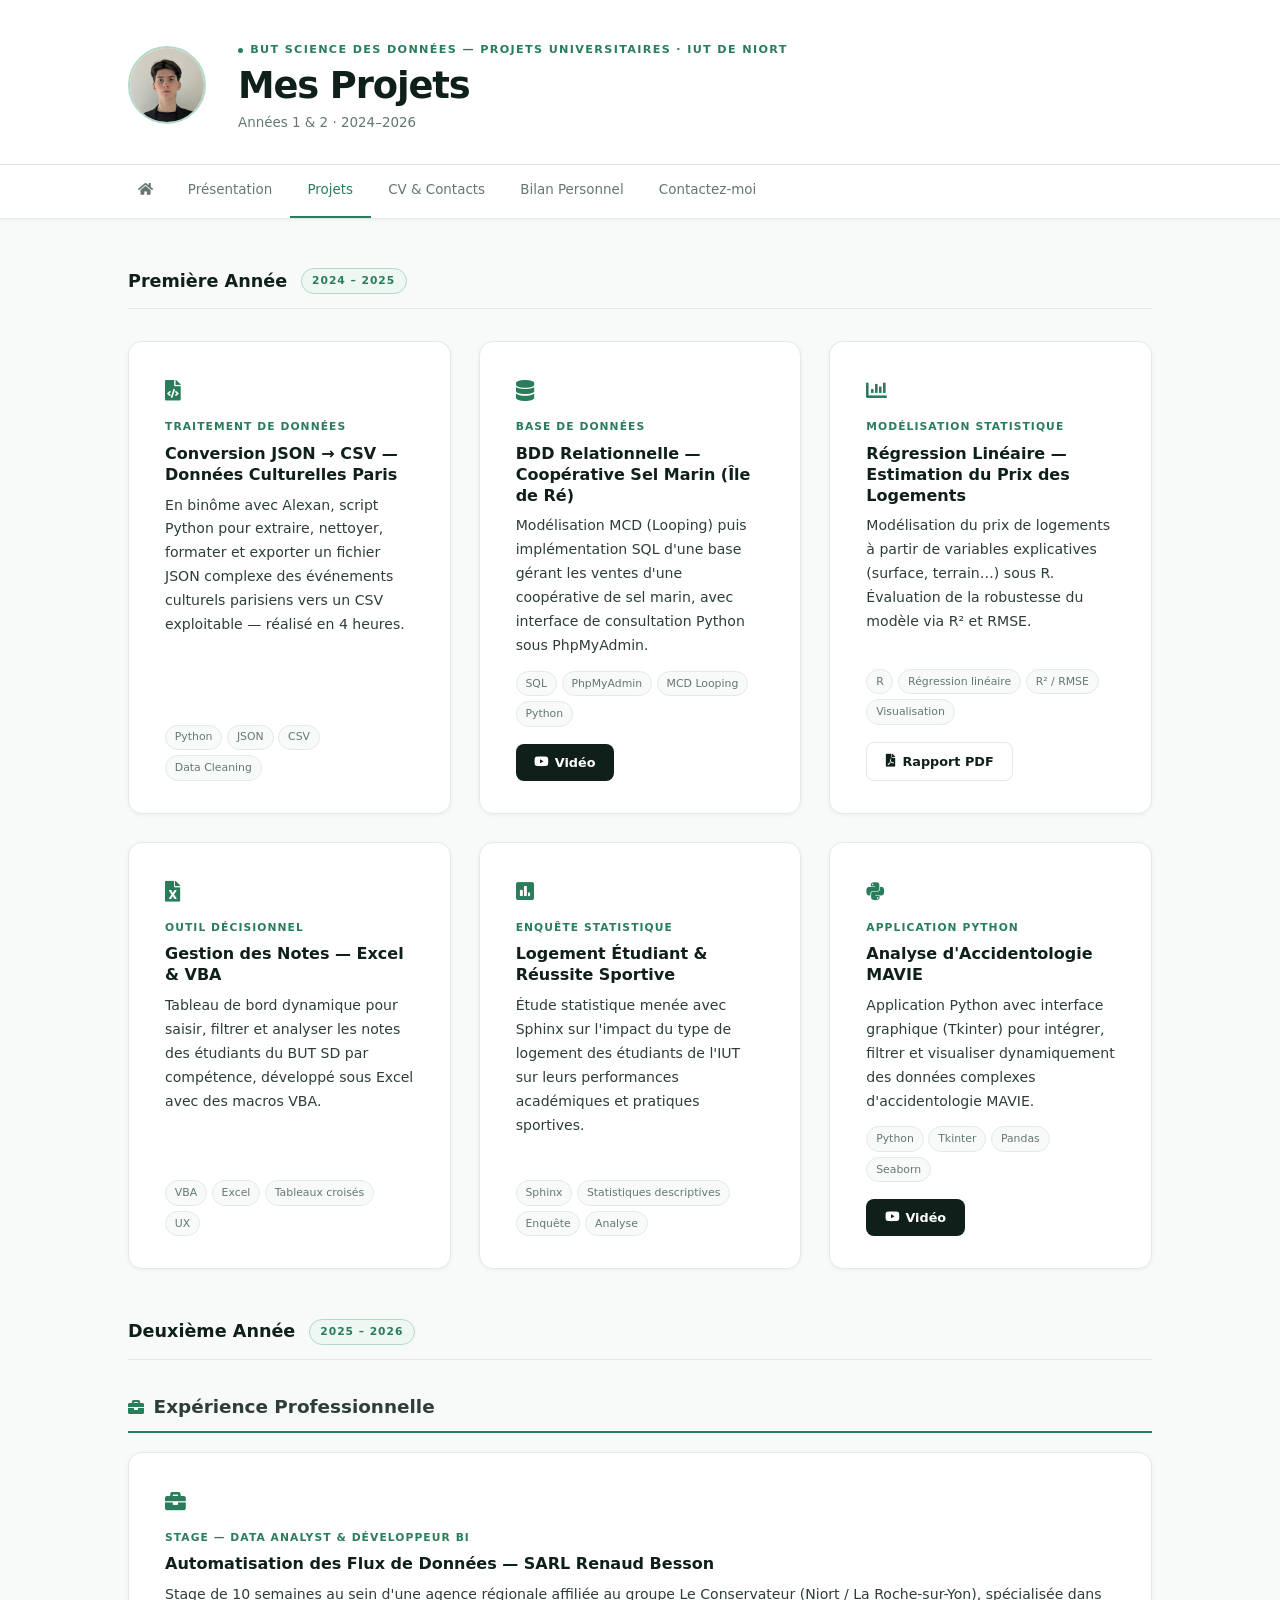
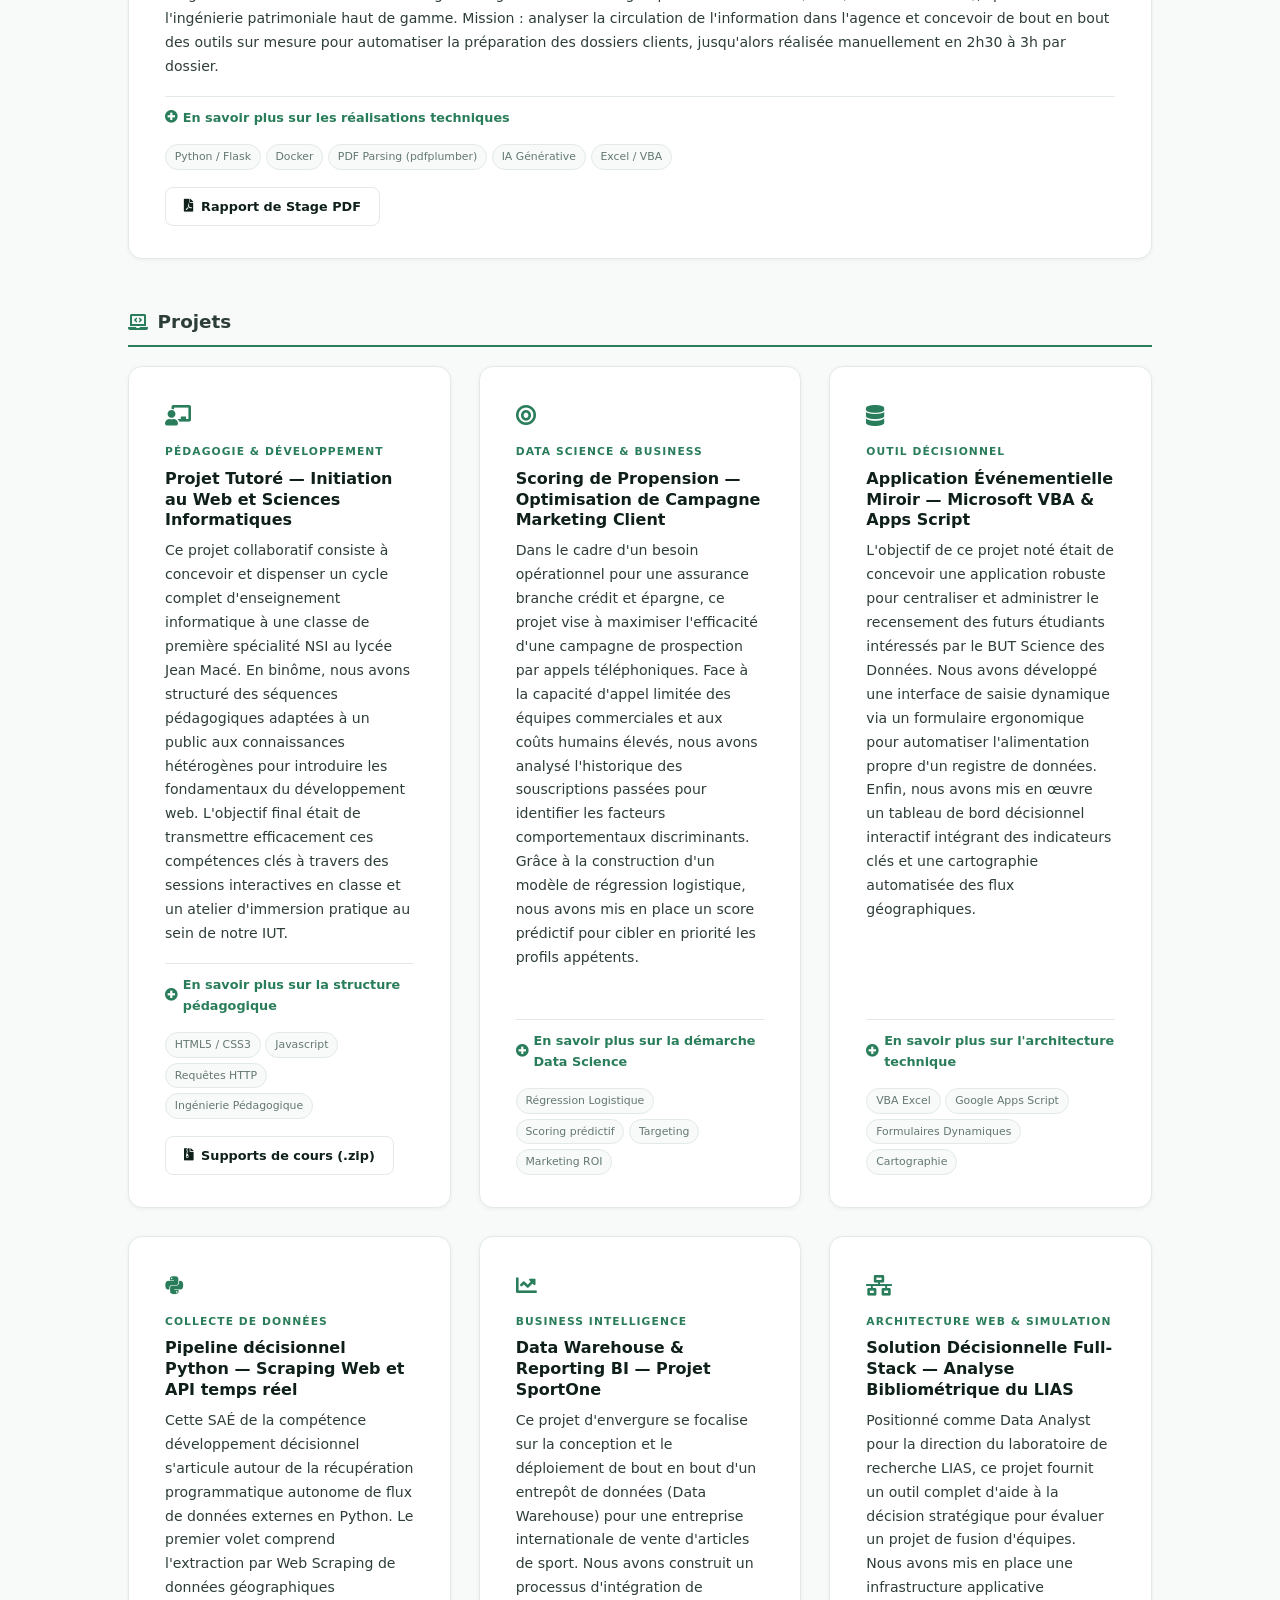
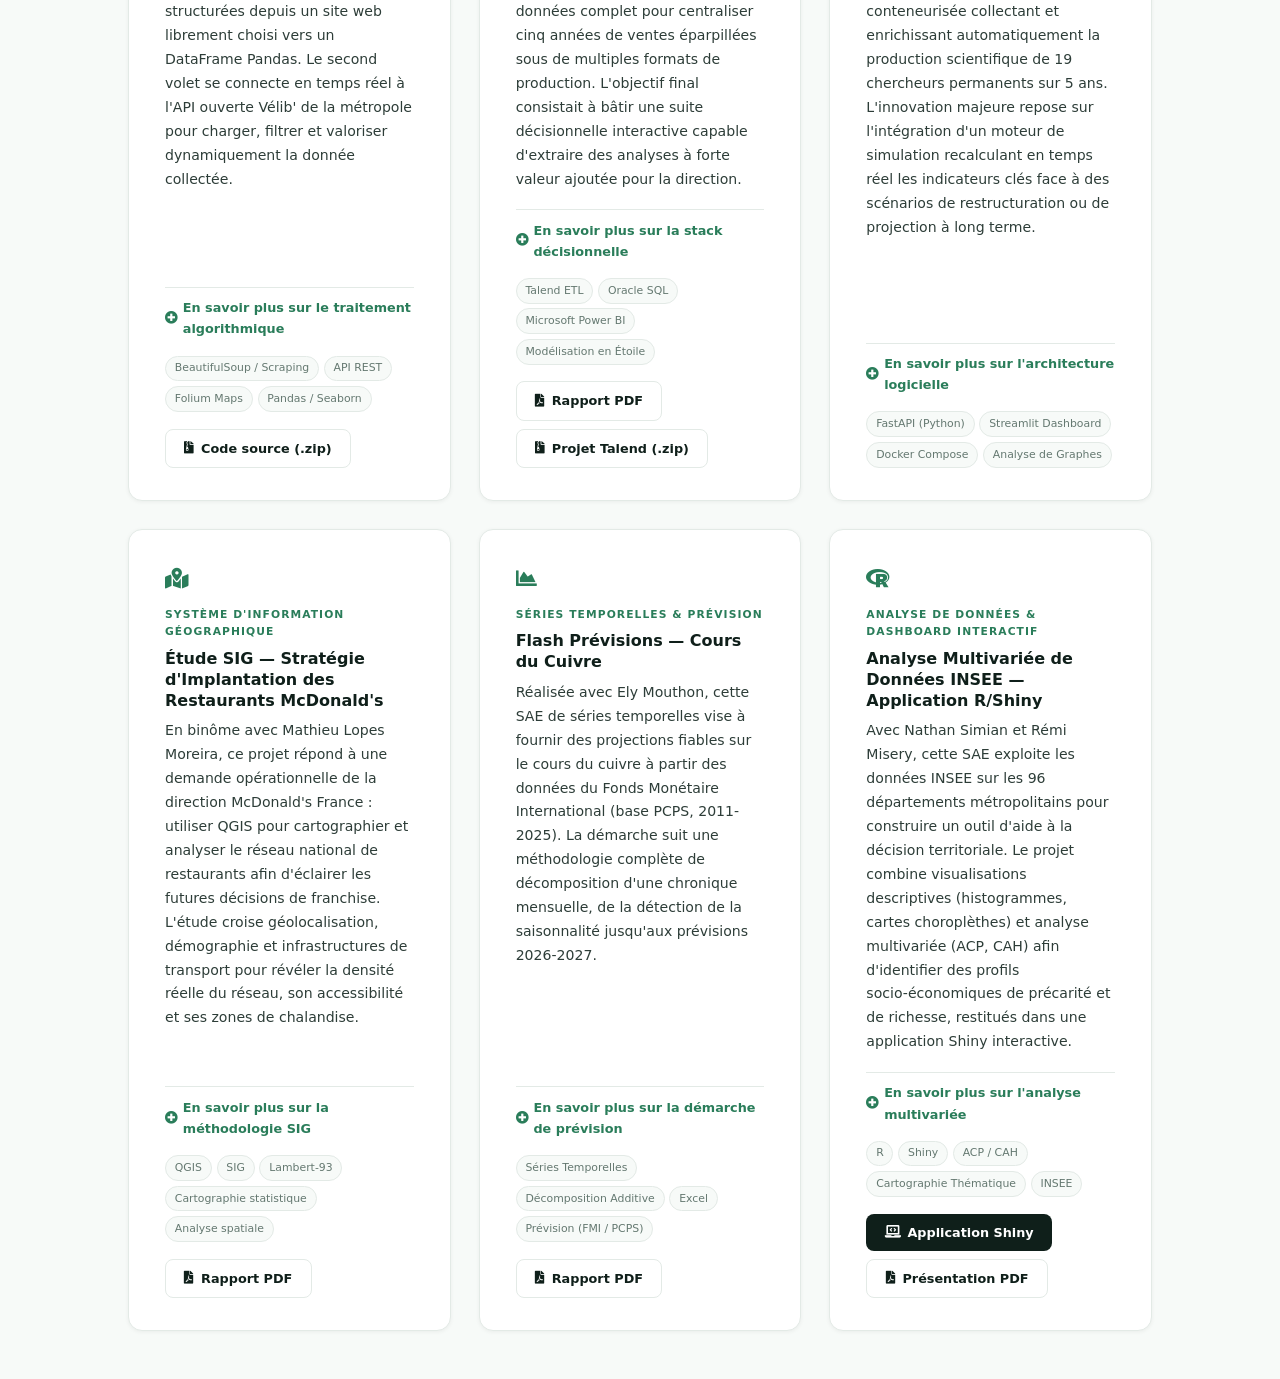
==== commit da2ffd09: "Update projets.html" ====
--- a/projets.html
+++ b/projets.html
@@ -134,6 +134,50 @@
     <span class="pill">2025 – 2026</span>
   </div>
 
+  <div class="sub-sh" style="display:flex; align-items:center; gap:0.6rem; margin:0 0 1.2rem 0; padding-bottom:0.5rem; border-bottom:2px solid var(--green);">
+    <i class="fas fa-briefcase" style="color:var(--green); font-size:1rem;"></i>
+    <h3 style="margin:0; font-size:1.15rem; color:var(--text); font-weight:600;">Expérience Professionnelle</h3>
+  </div>
+
+  <div class="proj-grid">
+
+    <div class="card">
+      <div class="card-ico"><i class="fas fa-briefcase"></i></div>
+      <span class="card-eyebrow">Stage — Data Analyst & Développeur BI</span>
+      <h2>Automatisation des Flux de Données — SARL Renaud Besson </h2>
+      <p>Stage de 10 semaines au sein d'une agence régionale affiliée au groupe Le Conservateur (Niort / La Roche-sur-Yon), spécialisée dans l'ingénierie patrimoniale haut de gamme. Mission : analyser la circulation de l'information dans l'agence et concevoir de bout en bout des outils sur mesure pour automatiser la préparation des dossiers clients, jusqu'alors réalisée manuellement en 2h30 à 3h par dossier.</p>
+
+      <details style="margin-top:0.6rem; border-top:1px solid var(--border); padding-top:0.6rem;">
+        <summary style="font-size:0.8rem; font-weight:600; color:var(--green); cursor:pointer; outline:none; display:flex; align-items:center; gap:0.3rem;">
+          <i class="fas fa-plus-circle"></i> En savoir plus sur les réalisations techniques
+        </summary>
+        <div style="margin-top:0.6rem; color:var(--text); font-size:0.85rem; line-height:1.65;">
+          <p style="margin-bottom:0.5rem;"><strong>Application web Python/Flask :</strong> Conception d'une application avec interface drag &amp; drop, dockerisée pour un déploiement multi-sites sans accroc. Extraction automatisée des données contractuelles (Tontines, assurances-vie) depuis des PDF de plusieurs dizaines de pages grâce à pdfplumber et des algorithmes de parsing par expressions régulières.</p>
+          <p style="margin-bottom:0.5rem;"><strong>Pivot vers l'IA générative :</strong> Après l'échec d'une approche OCR (Tesseract) trop peu fiable pour exporter les données de la plateforme Qlik Sense, mise en place d'un prompt standardisé permettant à un LLM de convertir captures d'écran/texte en CSV exploitable, avec un taux d'erreur ramené à zéro.</p>
+          <p style="margin-bottom:0.5rem;"><strong>Génération automatique des livrables :</strong> En un clic, le pipeline produit un audit Excel (openpyxl), un rapport PDF client (reportlab) et un diaporama PowerPoint (python-pptx) intégrant les calculs actuariels complexes de la Tontine.</p>
+          <p><strong>Refonte d'un CRM Excel/VBA :</strong> Diagnostic et reconstruction d'un mini-CRM existant : modélisation relationnelle des données (tables Clients/Prospects/Journal), tableau de bord interactif avec segments, et moteur de recherche par double-clic sur fiche client, avec prise en compte du RGPD.</p>
+        </div>
+      </details>
+
+      <div class="tags" style="margin-top:0.5rem;">
+        <span class="tag">Python / Flask</span>
+        <span class="tag">Docker</span>
+        <span class="tag">PDF Parsing (pdfplumber)</span>
+        <span class="tag">IA Générative</span>
+        <span class="tag">Excel / VBA</span>
+      </div>
+      <div class="card-actions">
+        <a href="rapport_stage_renaud_besson_conservateur.pdf" target="_blank" class="btn-outline"><i class="fas fa-file-pdf"></i> Rapport de Stage PDF</a>
+      </div>
+    </div>
+
+  </div>
+
+  <div class="sub-sh" style="display:flex; align-items:center; gap:0.6rem; margin:2rem 0 1.2rem 0; padding-bottom:0.5rem; border-bottom:2px solid var(--green);">
+    <i class="fas fa-laptop-code" style="color:var(--green); font-size:1rem;"></i>
+    <h3 style="margin:0; font-size:1.15rem; color:var(--text); font-weight:600;">Projets</h3>
+  </div>
+
   <div class="proj-grid">
 
     <div class="card">
@@ -391,4 +435,4 @@
 
 </main>
 </body>
-</html>+</html>
